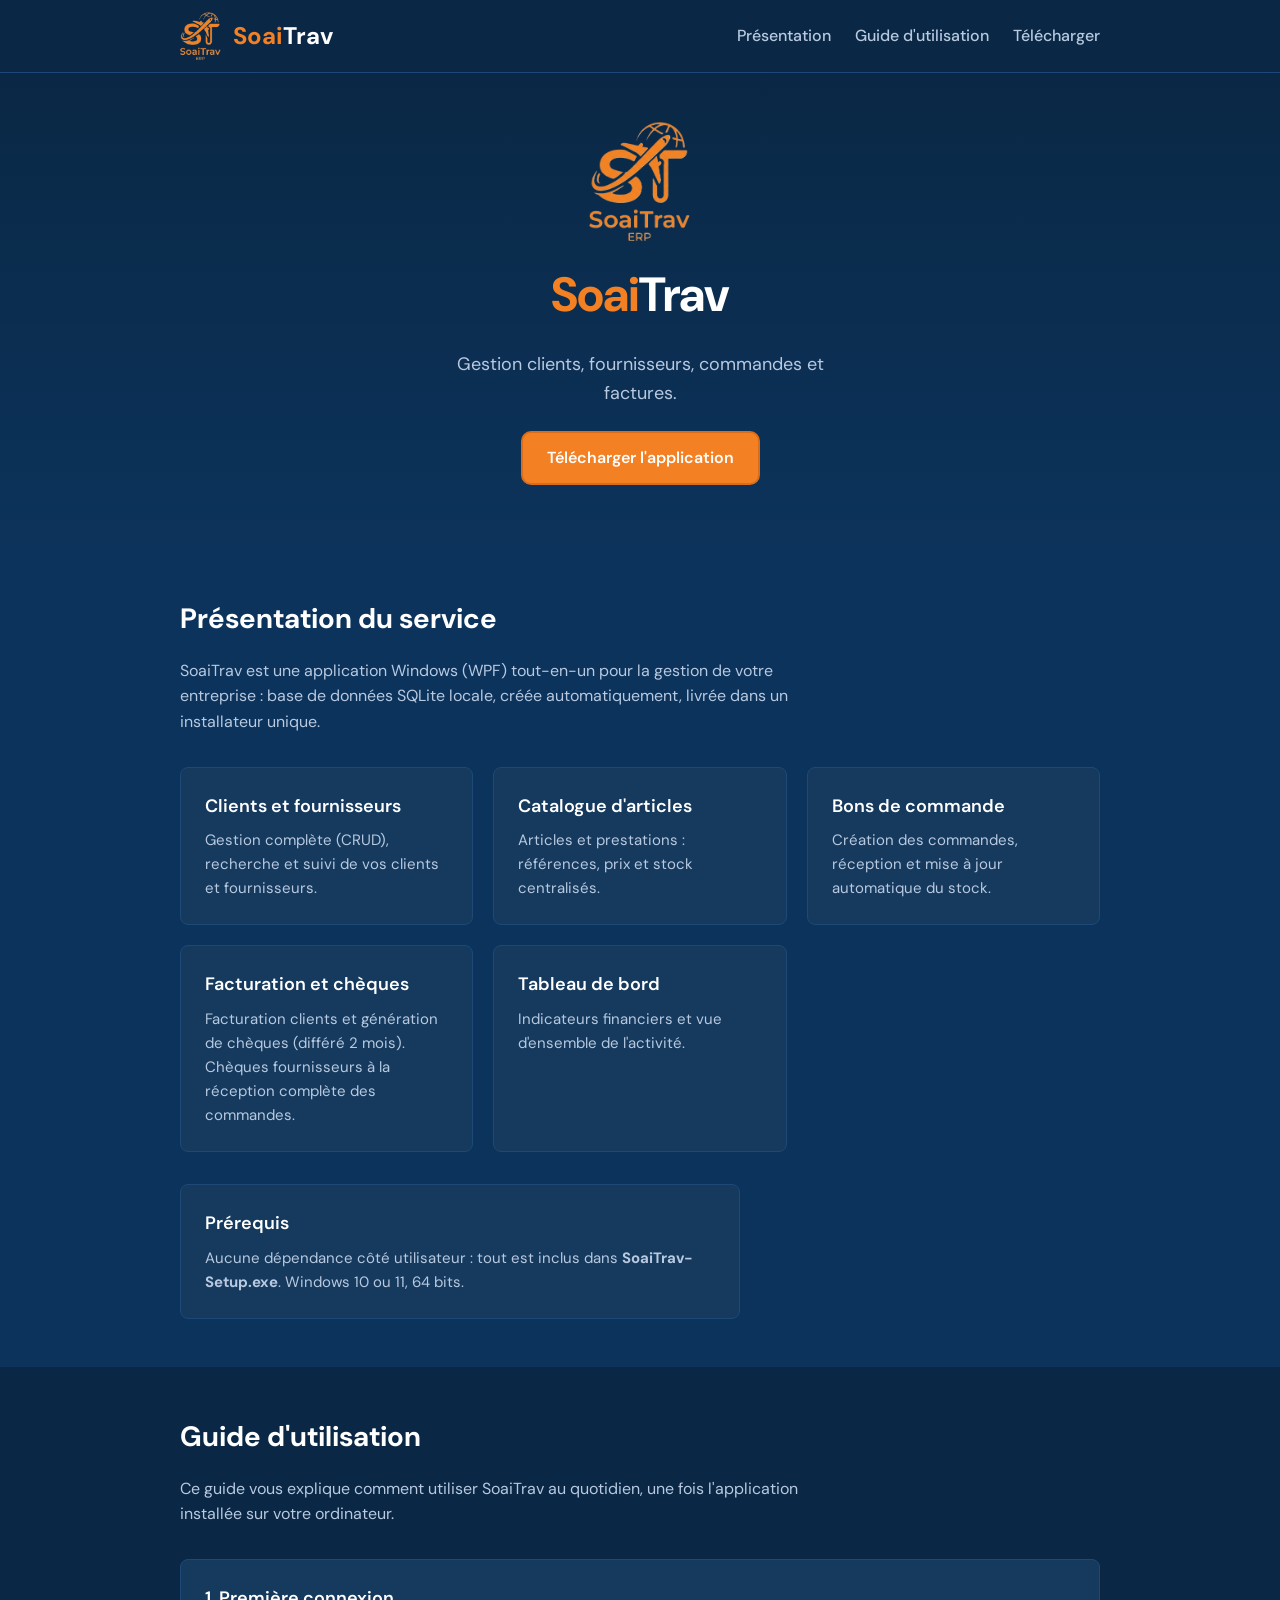
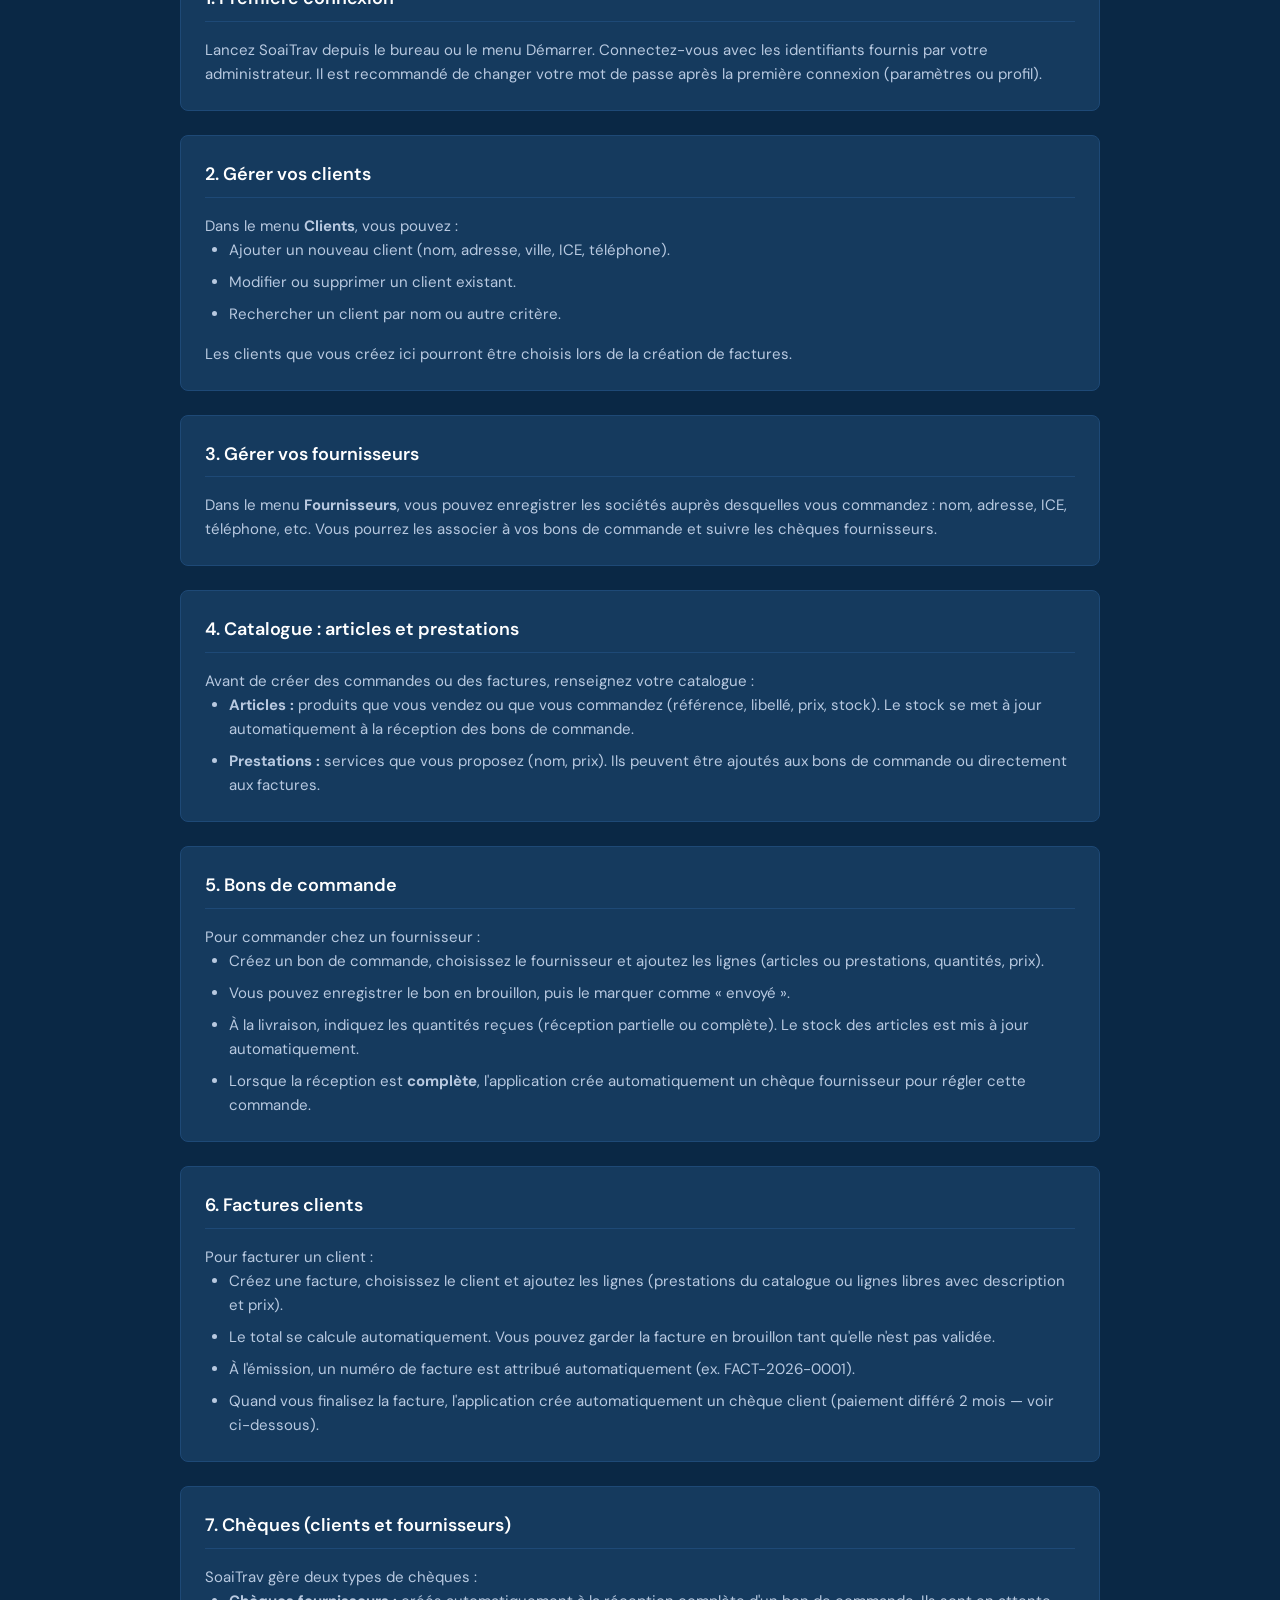
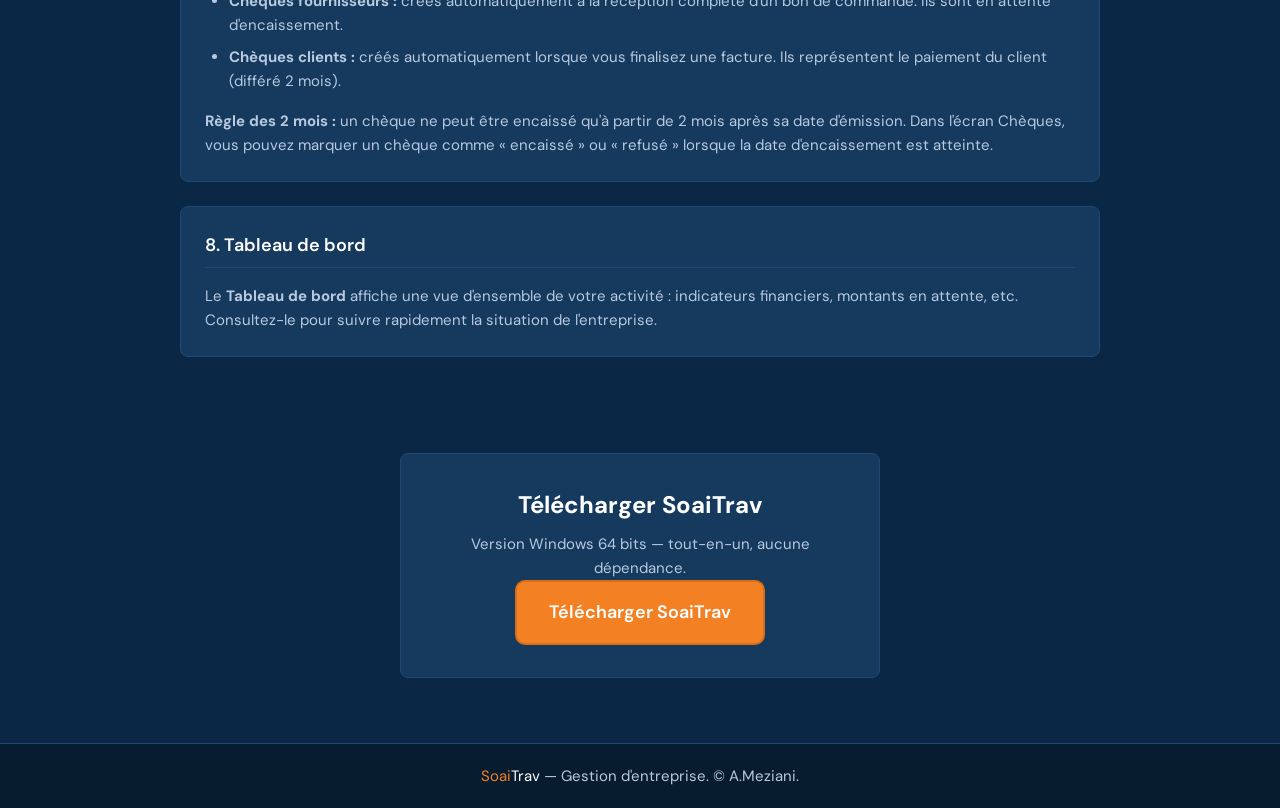
==== index.html @ 16651133 "Site SoaiTrav avec favicon" ====
<!DOCTYPE html>
<html lang="fr">
<head>
  <meta charset="UTF-8">
  <meta name="viewport" content="width=device-width, initial-scale=1.0">
  <title>SoaiTrav — Gestion clients, fournisseurs, commandes et factures</title>
  <link rel="icon" href="logo.png" type="image/png">
  <meta name="description" content="SoaiTrav : application Windows de gestion d'entreprise — clients, fournisseurs, articles, bons de commande, factures et chèques. Téléchargement gratuit.">
  <link rel="stylesheet" href="styles.css">
  <link rel="preconnect" href="https://fonts.googleapis.com">
  <link rel="preconnect" href="https://fonts.gstatic.com" crossorigin>
  <link href="https://fonts.googleapis.com/css2?family=DM+Sans:ital,opsz,wght@0,9..40,400;0,9..40,500;0,9..40,600;0,9..40,700;1,9..40,400&display=swap" rel="stylesheet">
</head>
<body>
  <header class="header">
    <div class="container header-inner">
      <a href="#" class="brand">
        <img src="logo.png" alt="SoaiTrav" class="logo" width="48" height="48">
        <span class="brand-name"><span class="brand-soai">Soai</span><span class="brand-trav">Trav</span></span>
      </a>
      <nav class="nav">
        <a href="#presentation">Présentation</a>
        <a href="#guide">Guide d'utilisation</a>
        <a href="#telechargement">Télécharger</a>
      </nav>
    </div>
  </header>

  <main>
    <section class="hero">
      <div class="container hero-inner">
        <img src="logo.png" alt="SoaiTrav" class="hero-logo" width="120" height="120">
        <h1 class="hero-title">
          <span class="brand-soai">Soai</span><span class="brand-trav">Trav</span>
        </h1>
        <p class="hero-tagline">Gestion clients, fournisseurs, commandes et factures.</p>
        <a href="#telechargement" class="btn btn-primary">Télécharger l'application</a>
      </div>
    </section>

    <section id="presentation" class="section section-presentation">
      <div class="container">
        <h2 class="section-title">Présentation du service</h2>
        <p class="section-intro">SoaiTrav est une application Windows (WPF) tout-en-un pour la gestion de votre entreprise : base de données SQLite locale, créée automatiquement, livrée dans un installateur unique.</p>
        <div class="cards">
          <article class="card">
            <h3>Clients et fournisseurs</h3>
            <p>Gestion complète (CRUD), recherche et suivi de vos clients et fournisseurs.</p>
          </article>
          <article class="card">
            <h3>Catalogue d'articles</h3>
            <p>Articles et prestations : références, prix et stock centralisés.</p>
          </article>
          <article class="card">
            <h3>Bons de commande</h3>
            <p>Création des commandes, réception et mise à jour automatique du stock.</p>
          </article>
          <article class="card">
            <h3>Facturation et chèques</h3>
            <p>Facturation clients et génération de chèques (différé 2 mois). Chèques fournisseurs à la réception complète des commandes.</p>
          </article>
          <article class="card">
            <h3>Tableau de bord</h3>
            <p>Indicateurs financiers et vue d'ensemble de l'activité.</p>
          </article>
        </div>
        <div class="prerequis card">
          <h3>Prérequis</h3>
          <p>Aucune dépendance côté utilisateur : tout est inclus dans <strong>SoaiTrav-Setup.exe</strong>. Windows 10 ou 11, 64 bits.</p>
        </div>
      </div>
    </section>

    <section id="guide" class="section section-guide">
      <div class="container">
        <h2 class="section-title">Guide d'utilisation</h2>
        <p class="section-intro">Ce guide vous explique comment utiliser SoaiTrav au quotidien, une fois l'application installée sur votre ordinateur.</p>

        <div class="guide-block card">
          <h3>1. Première connexion</h3>
          <p>Lancez SoaiTrav depuis le bureau ou le menu Démarrer. Connectez-vous avec les identifiants fournis par votre administrateur. Il est recommandé de changer votre mot de passe après la première connexion (paramètres ou profil).</p>
        </div>

        <div class="guide-block card">
          <h3>2. Gérer vos clients</h3>
          <p>Dans le menu <strong>Clients</strong>, vous pouvez :</p>
          <ul>
            <li>Ajouter un nouveau client (nom, adresse, ville, ICE, téléphone).</li>
            <li>Modifier ou supprimer un client existant.</li>
            <li>Rechercher un client par nom ou autre critère.</li>
          </ul>
          <p>Les clients que vous créez ici pourront être choisis lors de la création de factures.</p>
        </div>

        <div class="guide-block card">
          <h3>3. Gérer vos fournisseurs</h3>
          <p>Dans le menu <strong>Fournisseurs</strong>, vous pouvez enregistrer les sociétés auprès desquelles vous commandez : nom, adresse, ICE, téléphone, etc. Vous pourrez les associer à vos bons de commande et suivre les chèques fournisseurs.</p>
        </div>

        <div class="guide-block card">
          <h3>4. Catalogue : articles et prestations</h3>
          <p>Avant de créer des commandes ou des factures, renseignez votre catalogue :</p>
          <ul>
            <li><strong>Articles :</strong> produits que vous vendez ou que vous commandez (référence, libellé, prix, stock). Le stock se met à jour automatiquement à la réception des bons de commande.</li>
            <li><strong>Prestations :</strong> services que vous proposez (nom, prix). Ils peuvent être ajoutés aux bons de commande ou directement aux factures.</li>
          </ul>
        </div>

        <div class="guide-block card">
          <h3>5. Bons de commande</h3>
          <p>Pour commander chez un fournisseur :</p>
          <ul>
            <li>Créez un bon de commande, choisissez le fournisseur et ajoutez les lignes (articles ou prestations, quantités, prix).</li>
            <li>Vous pouvez enregistrer le bon en brouillon, puis le marquer comme « envoyé ».</li>
            <li>À la livraison, indiquez les quantités reçues (réception partielle ou complète). Le stock des articles est mis à jour automatiquement.</li>
            <li>Lorsque la réception est <strong>complète</strong>, l'application crée automatiquement un chèque fournisseur pour régler cette commande.</li>
          </ul>
        </div>

        <div class="guide-block card">
          <h3>6. Factures clients</h3>
          <p>Pour facturer un client :</p>
          <ul>
            <li>Créez une facture, choisissez le client et ajoutez les lignes (prestations du catalogue ou lignes libres avec description et prix).</li>
            <li>Le total se calcule automatiquement. Vous pouvez garder la facture en brouillon tant qu'elle n'est pas validée.</li>
            <li>À l'émission, un numéro de facture est attribué automatiquement (ex. FACT-2026-0001).</li>
            <li>Quand vous finalisez la facture, l'application crée automatiquement un chèque client (paiement différé 2 mois — voir ci-dessous).</li>
          </ul>
        </div>

        <div class="guide-block card">
          <h3>7. Chèques (clients et fournisseurs)</h3>
          <p>SoaiTrav gère deux types de chèques :</p>
          <ul>
            <li><strong>Chèques fournisseurs :</strong> créés automatiquement à la réception complète d'un bon de commande. Ils sont en attente d'encaissement.</li>
            <li><strong>Chèques clients :</strong> créés automatiquement lorsque vous finalisez une facture. Ils représentent le paiement du client (différé 2 mois).</li>
          </ul>
          <p><strong>Règle des 2 mois :</strong> un chèque ne peut être encaissé qu'à partir de 2 mois après sa date d'émission. Dans l'écran Chèques, vous pouvez marquer un chèque comme « encaissé » ou « refusé » lorsque la date d'encaissement est atteinte.</p>
        </div>

        <div class="guide-block card">
          <h3>8. Tableau de bord</h3>
          <p>Le <strong>Tableau de bord</strong> affiche une vue d'ensemble de votre activité : indicateurs financiers, montants en attente, etc. Consultez-le pour suivre rapidement la situation de l'entreprise.</p>
        </div>
      </div>
    </section>

    <section id="telechargement" class="section section-download">
      <div class="container">
        <div class="download-card card">
          <h2 class="download-title">Télécharger SoaiTrav</h2>
          <p class="download-desc">Version Windows 64 bits — tout-en-un, aucune dépendance.</p>
          <a href="installer/SoaiTrav-Setup.exe" class="btn btn-primary btn-download" download>Télécharger SoaiTrav</a>
          <!-- Note: modifier le href du bouton si SoaiTrav-Setup.exe est hébergé en ligne (ex. GitHub Releases). -->
          <p class="download-note" style="display:none"><!-- Si l'installateur est hébergé en ligne, modifier le href vers l'URL (ex. GitHub Releases). --> par l’URL </p>
        </div>
      </div>
    </section>
  </main>

  <footer class="footer">
    <div class="container">
      <p><span class="brand-soai">Soai</span><span class="brand-trav">Trav</span> — Gestion d'entreprise. &copy;  A.Meziani.</p>
    </div>
  </footer>
  <script>
    (function() {
      var prefersReduced = window.matchMedia('(prefers-reduced-motion: reduce)').matches;
      if (prefersReduced) return;
      var sections = document.querySelectorAll('.section');
      var h = window.innerHeight;
      sections.forEach(function(section) {
        if (section.getBoundingClientRect().top < h - 80) section.classList.add('animate-in');
      });
      document.body.classList.add('anim-ready');
      var observer = new IntersectionObserver(function(entries) {
        entries.forEach(function(entry) {
          if (entry.isIntersecting) {
            entry.target.classList.add('animate-in');
            observer.unobserve(entry.target);
          }
        });
      }, { rootMargin: '0px 0px -80px 0px', threshold: 0 });
      sections.forEach(function(section) { observer.observe(section); });
    })();
  </script>
</body>
</html>
---- styles.css ----
/* SoaiTrav — Charte graphique identique à l'application */

:root {
  --bg-main: #0C335B;
  --bg-secondary: #0A2845;
  --bg-dark: #081C30;
  --bg-cards: #153a5e;
  --border: #1e4976;
  --accent: #F48024;
  --accent-border: #d96d1a;
  --text: #FFFFFF;
  --text-secondary: #b8c9e0;
  --error: #F87171;
  --radius: 8px;
  --radius-lg: 10px;
  --anim-duration: 0.5s;
  --anim-ease: cubic-bezier(0.4, 0, 0.2, 1);
}

/* Animations */
@keyframes fadeInUp {
  from {
    opacity: 0;
    transform: translateY(20px);
  }
  to {
    opacity: 1;
    transform: translateY(0);
  }
}

@keyframes fadeIn {
  from { opacity: 0; }
  to { opacity: 1; }
}

@keyframes scaleIn {
  from {
    opacity: 0;
    transform: scale(0.95);
  }
  to {
    opacity: 1;
    transform: scale(1);
  }
}

@media (prefers-reduced-motion: reduce) {
  *, *::before, *::after {
    animation-duration: 0.01ms !important;
    animation-iteration-count: 1 !important;
    transition-duration: 0.01ms !important;
  }
}

*,
*::before,
*::after {
  box-sizing: border-box;
}

html {
  scroll-behavior: smooth;
}

body {
  margin: 0;
  font-family: 'DM Sans', system-ui, -apple-system, sans-serif;
  background: var(--bg-main);
  color: var(--text);
  line-height: 1.6;
  min-height: 100vh;
  display: flex;
  flex-direction: column;
}

.container {
  width: 100%;
  max-width: 960px;
  margin: 0 auto;
  padding: 0 1.25rem;
}

/* Header */
.header {
  background: var(--bg-secondary);
  border-bottom: 1px solid var(--border);
  padding: 0.75rem 0;
  position: sticky;
  top: 0;
  z-index: 100;
  animation: fadeInDown 0.4s var(--anim-ease);
}

@keyframes fadeInDown {
  from {
    opacity: 0;
    transform: translateY(-12px);
  }
  to {
    opacity: 1;
    transform: translateY(0);
  }
}

.header-inner {
  display: flex;
  align-items: center;
  justify-content: space-between;
  flex-wrap: wrap;
  gap: 1rem;
}

.brand {
  display: flex;
  align-items: center;
  gap: 0.75rem;
  text-decoration: none;
  color: inherit;
}

.logo {
  display: block;
  height: 48px;
  width: auto;
  object-fit: contain;
}

.brand-name {
  font-size: 1.5rem;
  font-weight: 700;
}

.brand-soai {
  color: var(--accent);
}

.brand-trav {
  color: var(--text);
}

.nav {
  display: flex;
  gap: 1.5rem;
}

.nav a {
  color: var(--text-secondary);
  text-decoration: none;
  font-weight: 500;
  transition: color 0.2s, transform 0.2s;
}

.nav a:hover {
  color: var(--text);
  transform: translateY(-1px);
}

/* Hero */
.hero {
  background: linear-gradient(180deg, var(--bg-secondary) 0%, var(--bg-main) 100%);
  padding: 3rem 0 4rem;
  text-align: center;
}

.hero-inner {
  display: flex;
  flex-direction: column;
  align-items: center;
  gap: 1rem;
}

.hero-logo {
  height: 120px;
  width: auto;
  object-fit: contain;
  animation: fadeInUp var(--anim-duration) var(--anim-ease) both;
}

.hero-title {
  margin: 0;
  font-size: clamp(2rem, 5vw, 3rem);
  font-weight: 700;
  letter-spacing: -0.02em;
  animation: fadeInUp var(--anim-duration) var(--anim-ease) 0.15s both;
}

.hero-tagline {
  margin: 0;
  color: var(--text-secondary);
  font-size: 1.125rem;
  max-width: 32ch;
  animation: fadeInUp var(--anim-duration) var(--anim-ease) 0.3s both;
}

.hero .btn-primary {
  margin-top: 0.5rem;
  animation: fadeInUp var(--anim-duration) var(--anim-ease) 0.45s both;
}

/* Buttons */
.btn {
  display: inline-block;
  padding: 0.75rem 1.5rem;
  font-size: 1rem;
  font-weight: 600;
  font-family: inherit;
  text-decoration: none;
  border-radius: var(--radius-lg);
  cursor: pointer;
  transition: background 0.2s, border-color 0.2s, transform 0.2s var(--anim-ease);
}

.btn-primary {
  background: var(--accent);
  color: var(--text);
  border: 2px solid var(--accent-border);
}

.btn-primary:hover {
  background: #e67320;
  border-color: #c45f18;
  color: var(--text);
  transform: translateY(-1px);
}

.btn-primary:active {
  transform: translateY(0);
}

.btn-secondary {
  background: var(--bg-cards);
  color: var(--text);
  border: 2px solid var(--border);
}

.btn-secondary:hover {
  background: #1a4570;
  border-color: #2a5a8a;
  color: var(--text);
}

/* Sections */
.section {
  padding: 3rem 0;
}

.section-title {
  margin: 0 0 1rem;
  font-size: 1.75rem;
  font-weight: 700;
  color: var(--text);
}

.section-intro {
  margin: 0 0 2rem;
  color: var(--text-secondary);
  max-width: 60ch;
}

/* Cards */
.cards {
  display: grid;
  grid-template-columns: repeat(auto-fill, minmax(260px, 1fr));
  gap: 1.25rem;
  margin-bottom: 2rem;
}

.card {
  background: var(--bg-cards);
  border: 1px solid var(--border);
  border-radius: var(--radius);
  padding: 1.5rem;
  transition: transform 0.25s var(--anim-ease), box-shadow 0.25s var(--anim-ease);
}

.card:hover {
  transform: translateY(-4px);
  box-shadow: 0 8px 24px rgba(0, 0, 0, 0.2);
}

body.anim-ready .section:not(.animate-in) .section-title,
body.anim-ready .section:not(.animate-in) .section-intro,
body.anim-ready .section:not(.animate-in) .card,
body.anim-ready .section:not(.animate-in) .guide-block,
body.anim-ready .section:not(.animate-in) .download-card {
  opacity: 0;
}

.section.animate-in .section-title {
  animation: fadeInUp var(--anim-duration) var(--anim-ease) both;
}

.section.animate-in .section-intro {
  animation: fadeInUp var(--anim-duration) var(--anim-ease) 0.1s both;
}

.section.animate-in .card {
  animation: fadeInUp var(--anim-duration) var(--anim-ease) both;
}

.section.animate-in .cards .card:nth-child(1) { animation-delay: 0.1s; }
.section.animate-in .cards .card:nth-child(2) { animation-delay: 0.15s; }
.section.animate-in .cards .card:nth-child(3) { animation-delay: 0.2s; }
.section.animate-in .cards .card:nth-child(4) { animation-delay: 0.25s; }
.section.animate-in .cards .card:nth-child(5) { animation-delay: 0.3s; }
.section.animate-in .prerequis.card { animation-delay: 0.35s; }

.section.animate-in .guide-block {
  animation: fadeInUp var(--anim-duration) var(--anim-ease) both;
}

.section.animate-in .guide-block:nth-child(2) { animation-delay: 0.05s; }
.section.animate-in .guide-block:nth-child(3) { animation-delay: 0.1s; }
.section.animate-in .guide-block:nth-child(4) { animation-delay: 0.15s; }
.section.animate-in .guide-block:nth-child(5) { animation-delay: 0.2s; }
.section.animate-in .guide-block:nth-child(6) { animation-delay: 0.25s; }
.section.animate-in .guide-block:nth-child(7) { animation-delay: 0.3s; }
.section.animate-in .guide-block:nth-child(8) { animation-delay: 0.35s; }
.section.animate-in .guide-block:nth-child(9) { animation-delay: 0.4s; }
.section.animate-in .guide-block:nth-child(10) { animation-delay: 0.45s; }

.section.animate-in .download-card {
  animation: scaleIn var(--anim-duration) var(--anim-ease) both;
}

.card h3 {
  margin: 0 0 0.5rem;
  font-size: 1.125rem;
  font-weight: 600;
  color: var(--text);
}

.card p {
  margin: 0;
  color: var(--text-secondary);
  font-size: 0.9375rem;
}

.card code {
  background: var(--bg-dark);
  padding: 0.15em 0.4em;
  border-radius: 4px;
  font-size: 0.9em;
  color: var(--text-secondary);
}

.prerequis {
  max-width: 560px;
}

/* Documentation */
.doc-cards {
  display: grid;
  grid-template-columns: repeat(auto-fill, minmax(280px, 1fr));
  gap: 1.25rem;
}

.doc-card code {
  word-break: break-all;
}

/* Guide d'utilisation */
.section-guide {
  background: var(--bg-secondary);
}

.guide-block {
  margin-bottom: 1.5rem;
}

.guide-block:last-child {
  margin-bottom: 0;
}

.guide-block h3 {
  margin: 0 0 1rem;
  font-size: 1.125rem;
  font-weight: 600;
  color: var(--text);
  padding-bottom: 0.5rem;
  border-bottom: 1px solid var(--border);
}

.guide-block ul {
  margin: 0 0 1rem;
  padding-left: 1.5rem;
  color: var(--text-secondary);
  font-size: 0.9375rem;
}

.guide-block ul:last-child,
.guide-block p:last-child {
  margin-bottom: 0;
}

.guide-block li {
  margin-bottom: 0.5rem;
}

.guide-block li:last-child {
  margin-bottom: 0;
}

.guide-pre {
  margin: 1rem 0;
  padding: 1rem;
  background: var(--bg-dark);
  border: 1px solid var(--border);
  border-radius: var(--radius);
  overflow-x: auto;
}

.guide-pre code {
  font-size: 0.8125rem;
  color: var(--text-secondary);
  white-space: pre;
}

.guide-table {
  width: 100%;
  border-collapse: collapse;
  font-size: 0.9375rem;
  color: var(--text-secondary);
}

.guide-table th,
.guide-table td {
  padding: 0.6rem 0.75rem;
  text-align: left;
  border-bottom: 1px solid var(--border);
}

.guide-table th {
  color: var(--text);
  font-weight: 600;
  background: rgba(0, 0, 0, 0.15);
}

.guide-table tr:last-child td {
  border-bottom: none;
}

.guide-refs {
  display: flex;
  flex-wrap: wrap;
  gap: 0.75rem 1.5rem;
  list-style: none;
  padding-left: 0;
}

.guide-refs a {
  color: var(--accent);
  text-decoration: none;
  font-weight: 500;
}

.guide-refs a:hover {
  text-decoration: underline;
}

/* Download section */
.section-download {
  background: var(--bg-secondary);
  padding: 3rem 0 4rem;
}

.download-card {
  text-align: center;
  max-width: 480px;
  margin: 0 auto;
  padding: 2rem;
}

.download-title {
  margin: 0 0 0.5rem;
  font-size: 1.5rem;
  font-weight: 700;
}

.download-desc {
  margin: 0 0 1.5rem;
  color: var(--text-secondary);
}

.btn-download {
  font-size: 1.125rem;
  padding: 1rem 2rem;
}

/* Footer */
.footer {
  margin-top: auto;
  background: var(--bg-dark);
  border-top: 1px solid var(--border);
  padding: 1.25rem 0;
  text-align: center;
}

.footer p {
  margin: 0;
  color: var(--text-secondary);
  font-size: 0.9375rem;
}

/* Responsive */
@media (max-width: 640px) {
  .nav {
    width: 100%;
    justify-content: center;
  }

  .hero {
    padding: 2rem 0 3rem;
  }

  .hero-logo {
    height: 80px;
  }

  .cards {
    grid-template-columns: 1fr;
  }

  .doc-cards {
    grid-template-columns: 1fr;
  }

  .download-card {
    padding: 1.5rem;
  }

  .guide-block {
    overflow-x: auto;
  }

  .guide-table {
    font-size: 0.875rem;
  }

  .guide-table th,
  .guide-table td {
    padding: 0.5rem;
  }
}
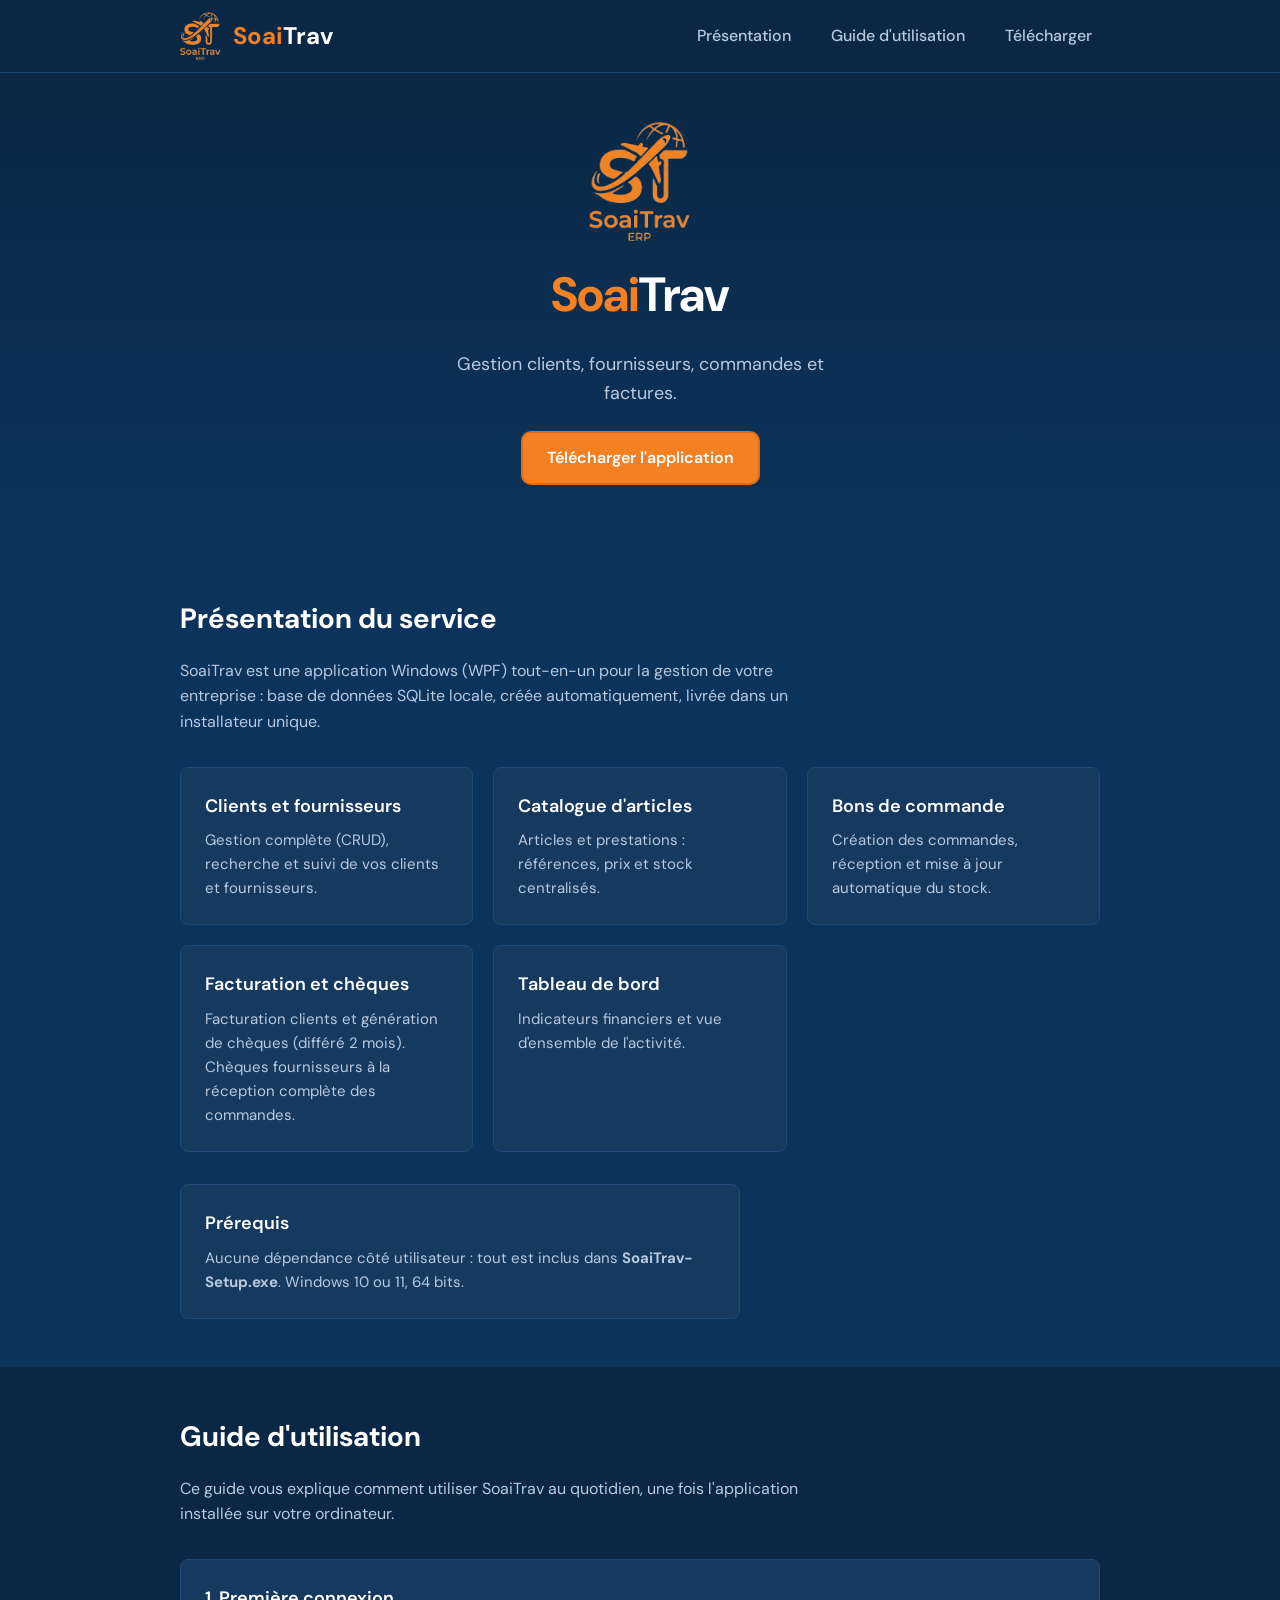
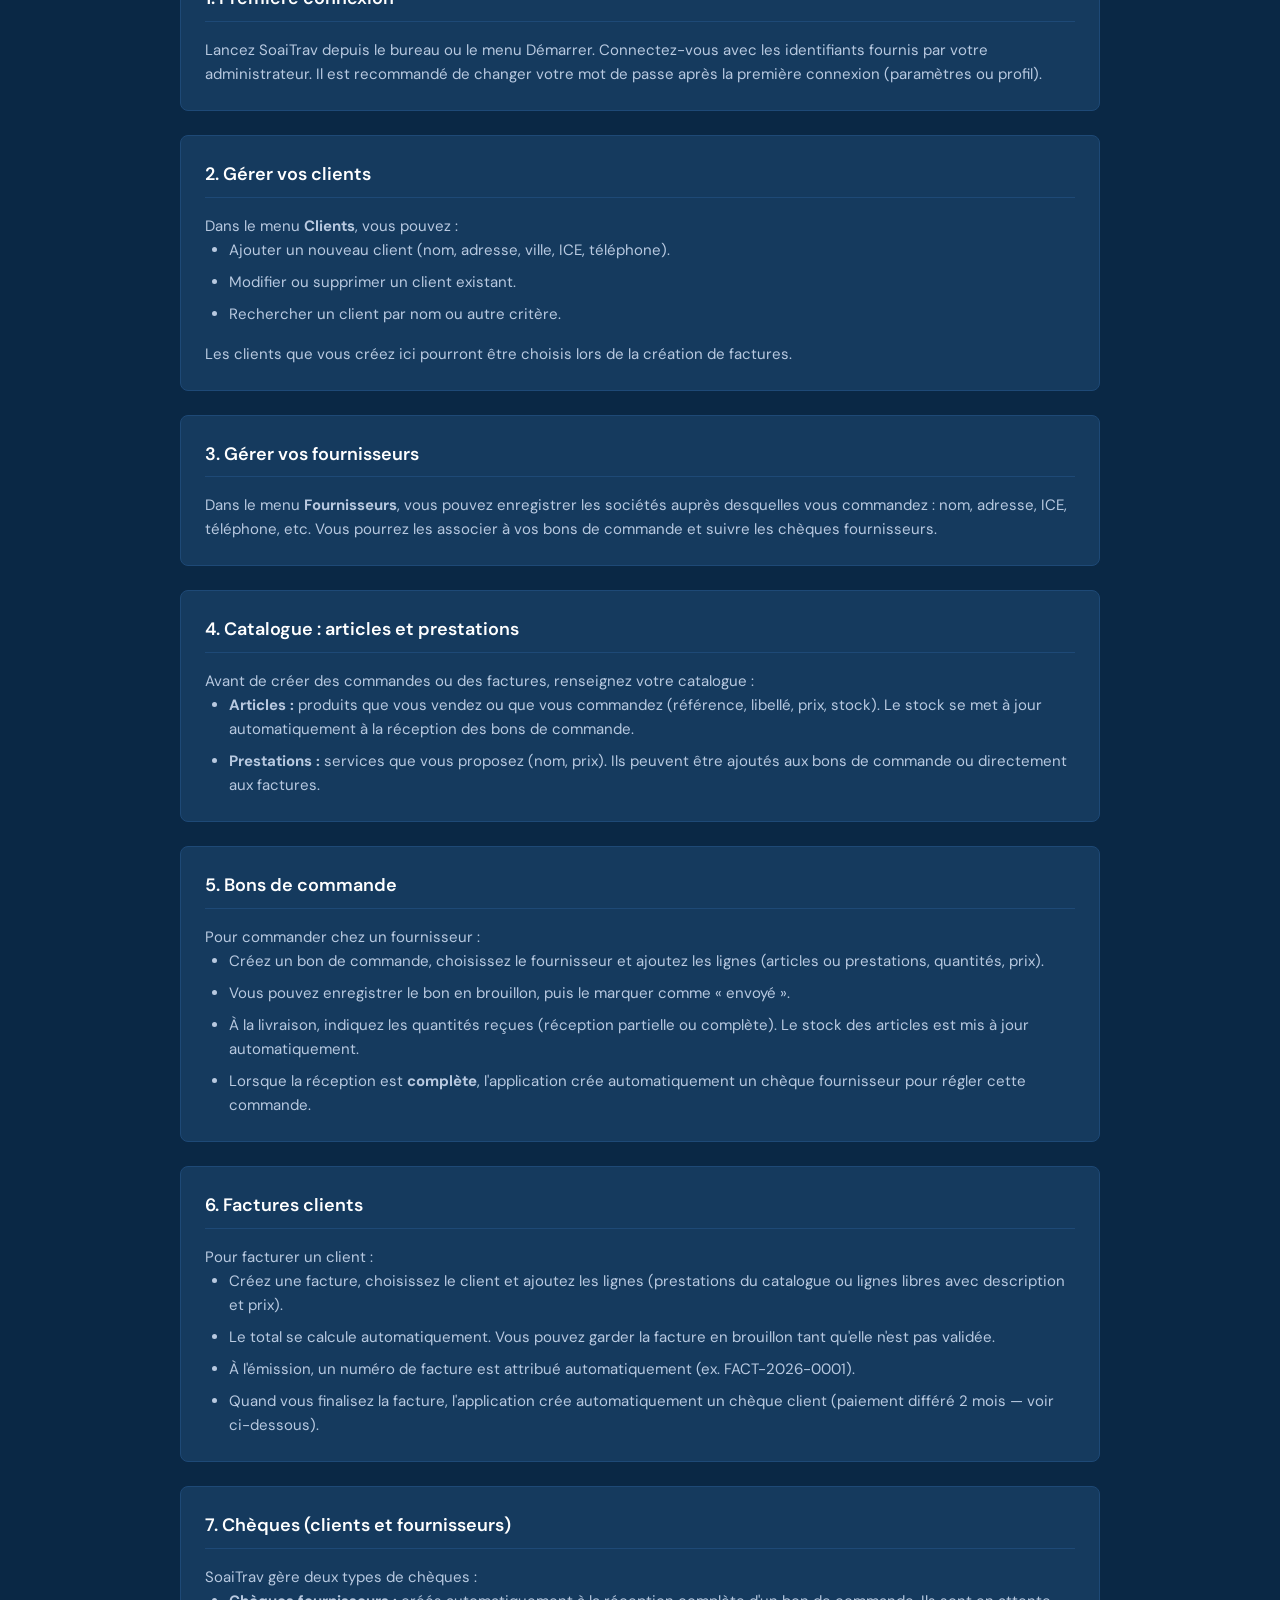
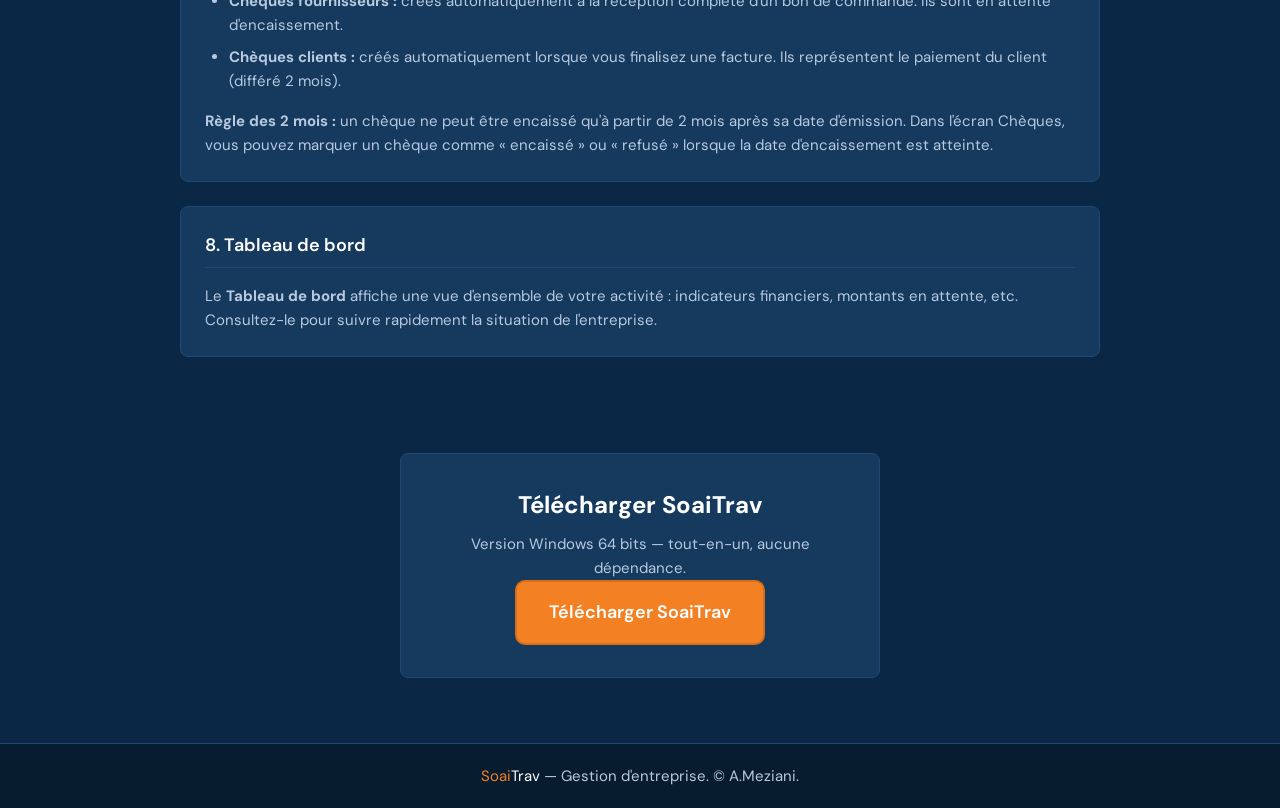
==== commit aa854fb5: "commit" ====
--- a/index.html
+++ b/index.html
@@ -18,7 +18,12 @@
         <img src="logo.png" alt="SoaiTrav" class="logo" width="48" height="48">
         <span class="brand-name"><span class="brand-soai">Soai</span><span class="brand-trav">Trav</span></span>
       </a>
-      <nav class="nav">
+      <button type="button" class="nav-toggle" aria-label="Ouvrir le menu" aria-expanded="false" aria-controls="nav-menu">
+        <span class="nav-toggle-bar"></span>
+        <span class="nav-toggle-bar"></span>
+        <span class="nav-toggle-bar"></span>
+      </button>
+      <nav class="nav" id="nav-menu">
         <a href="#presentation">Présentation</a>
         <a href="#guide">Guide d'utilisation</a>
         <a href="#telechargement">Télécharger</a>
@@ -183,6 +188,31 @@
       }, { rootMargin: '0px 0px -80px 0px', threshold: 0 });
       sections.forEach(function(section) { observer.observe(section); });
     })();
+
+    (function() {
+      var toggle = document.querySelector('.nav-toggle');
+      var nav = document.getElementById('nav-menu');
+      if (!toggle || !nav) return;
+      toggle.addEventListener('click', function() {
+        var open = document.body.classList.toggle('nav-open');
+        toggle.setAttribute('aria-expanded', open);
+        toggle.setAttribute('aria-label', open ? 'Fermer le menu' : 'Ouvrir le menu');
+      });
+      nav.querySelectorAll('a').forEach(function(link) {
+        link.addEventListener('click', function() {
+          document.body.classList.remove('nav-open');
+          toggle.setAttribute('aria-expanded', 'false');
+          toggle.setAttribute('aria-label', 'Ouvrir le menu');
+        });
+      });
+      document.addEventListener('click', function(e) {
+        if (document.body.classList.contains('nav-open') && !toggle.contains(e.target) && !nav.contains(e.target)) {
+          document.body.classList.remove('nav-open');
+          toggle.setAttribute('aria-expanded', 'false');
+          toggle.setAttribute('aria-label', 'Ouvrir le menu');
+        }
+      });
+    })();
   </script>
 </body>
 </html>
--- a/styles.css
+++ b/styles.css
@@ -81,6 +81,11 @@
   padding: 0 1.25rem;
 }
 
+/* Éviter le débordement horizontal sur mobile */
+html, body {
+  overflow-x: hidden;
+}
+
 /* Header */
 .header {
   background: var(--bg-secondary);
@@ -149,11 +154,57 @@
   text-decoration: none;
   font-weight: 500;
   transition: color 0.2s, transform 0.2s;
+  padding: 0.35em 0.5em;
+  display: inline-block;
 }
 
 .nav a:hover {
   color: var(--text);
   transform: translateY(-1px);
+}
+
+/* Bouton hamburger — masqué sur desktop */
+.nav-toggle {
+  display: none;
+  flex-direction: column;
+  justify-content: center;
+  gap: 5px;
+  width: 44px;
+  height: 44px;
+  padding: 0;
+  background: transparent;
+  border: 1px solid var(--border);
+  border-radius: var(--radius);
+  cursor: pointer;
+  color: var(--text);
+  transition: background 0.2s, border-color 0.2s;
+}
+
+.nav-toggle:hover {
+  background: var(--bg-cards);
+  border-color: var(--accent);
+}
+
+.nav-toggle-bar {
+  display: block;
+  width: 20px;
+  height: 2px;
+  background: currentColor;
+  border-radius: 1px;
+  margin: 0 auto;
+  transition: transform 0.25s var(--anim-ease), opacity 0.25s;
+}
+
+body.nav-open .nav-toggle-bar:nth-child(1) {
+  transform: translateY(7px) rotate(45deg);
+}
+
+body.nav-open .nav-toggle-bar:nth-child(2) {
+  opacity: 0;
+}
+
+body.nav-open .nav-toggle-bar:nth-child(3) {
+  transform: translateY(-7px) rotate(-45deg);
 }
 
 /* Hero */
@@ -503,23 +554,208 @@
   font-size: 0.9375rem;
 }
 
-/* Responsive */
-@media (max-width: 640px) {
+/* ========== Responsive — Menu dropdown (tablettes et mobiles) ========== */
+@media (max-width: 768px) {
+  .nav-toggle {
+    display: flex;
+  }
+
+  .header {
+    position: relative;
+  }
+
+  .header-inner {
+    flex-wrap: nowrap;
+  }
+
   .nav {
-    width: 100%;
-    justify-content: center;
-  }
-
-  .hero {
-    padding: 2rem 0 3rem;
-  }
-
-  .hero-logo {
-    height: 80px;
+    position: absolute;
+    top: 100%;
+    left: 0;
+    right: 0;
+    flex-direction: column;
+    gap: 0;
+    background: var(--bg-secondary);
+    border-bottom: 1px solid var(--border);
+    box-shadow: 0 8px 24px rgba(0, 0, 0, 0.25);
+    max-height: 0;
+    overflow: hidden;
+    opacity: 0;
+    visibility: hidden;
+    transition: max-height 0.3s var(--anim-ease), opacity 0.25s, visibility 0.25s;
+  }
+
+  body.nav-open .nav {
+    max-height: 280px;
+    opacity: 1;
+    visibility: visible;
+  }
+
+  .nav a {
+    display: block;
+    padding: 1rem 1.25rem;
+    border-bottom: 1px solid var(--border);
+    min-height: 48px;
+    align-items: center;
+  }
+
+  .nav a:last-child {
+    border-bottom: none;
+  }
+
+  .nav a:hover {
+    background: var(--bg-cards);
+    transform: none;
+  }
+}
+
+/* ========== Responsive — Tablettes et grands téléphones ========== */
+@media (max-width: 768px) {
+  .container {
+    padding: 0 1rem;
+  }
+
+  .section {
+    padding: 2rem 0;
+  }
+
+  .section-title {
+    font-size: 1.5rem;
+  }
+
+  .section-intro {
+    font-size: 0.9375rem;
   }
 
   .cards {
     grid-template-columns: 1fr;
+    gap: 1rem;
+  }
+
+  .card {
+    padding: 1.25rem;
+  }
+
+  .btn {
+    min-height: 44px;
+    padding: 0.85rem 1.25rem;
+    display: inline-flex;
+    align-items: center;
+    justify-content: center;
+  }
+
+  .download-card {
+    padding: 1.5rem 1rem;
+  }
+
+  .guide-block {
+    padding: 1.25rem;
+  }
+
+  .guide-block h3 {
+    font-size: 1rem;
+  }
+
+  .guide-block ul,
+  .guide-block p {
+    font-size: 0.9rem;
+  }
+
+  .guide-table {
+    font-size: 0.875rem;
+  }
+
+  .guide-table th,
+  .guide-table td {
+    padding: 0.5rem 0.4rem;
+  }
+}
+
+/* ========== Responsive — Téléphones ========== */
+@media (max-width: 640px) {
+  .header {
+    padding: 0.5rem 0;
+  }
+
+  .logo {
+    height: 40px;
+  }
+
+  .brand-name {
+    font-size: 1.35rem;
+  }
+
+  .nav a {
+    font-size: 0.9rem;
+  }
+
+  .hero {
+    padding: 1.75rem 0 2.5rem;
+  }
+
+  .hero-inner {
+    gap: 0.75rem;
+  }
+
+  .hero-logo {
+    height: 72px;
+  }
+
+  .hero-title {
+    font-size: 1.75rem;
+    line-height: 1.2;
+  }
+
+  .hero-tagline {
+    font-size: 1rem;
+    max-width: none;
+    padding: 0 0.5rem;
+  }
+
+  .hero .btn-primary {
+    width: 100%;
+    max-width: 280px;
+    min-height: 48px;
+    font-size: 1rem;
+  }
+
+  .section {
+    padding: 1.75rem 0;
+  }
+
+  .section-title {
+    font-size: 1.35rem;
+    margin-bottom: 0.75rem;
+  }
+
+  .section-intro {
+    margin-bottom: 1.25rem;
+    font-size: 0.9rem;
+  }
+
+  .container {
+    padding: 0 1rem;
+  }
+
+  .cards {
+    grid-template-columns: 1fr;
+    margin-bottom: 1.5rem;
+  }
+
+  .card {
+    padding: 1rem;
+  }
+
+  .card h3 {
+    font-size: 1rem;
+  }
+
+  .card p {
+    font-size: 0.875rem;
+  }
+
+  .prerequis.card {
+    padding: 1rem;
   }
 
   .doc-cards {
@@ -527,19 +763,91 @@
   }
 
   .download-card {
-    padding: 1.5rem;
+    padding: 1.25rem 1rem;
+  }
+
+  .download-title {
+    font-size: 1.25rem;
+  }
+
+  .download-desc {
+    font-size: 0.9rem;
+  }
+
+  .btn-download {
+    width: 100%;
+    max-width: 100%;
+    min-height: 48px;
+    font-size: 1rem;
   }
 
   .guide-block {
     overflow-x: auto;
+    padding: 1rem;
   }
 
   .guide-table {
-    font-size: 0.875rem;
-  }
-
-  .guide-table th,
+    font-size: 0.8125rem;
+    display: block;
+  }
+
+  .guide-table thead {
+    display: none;
+  }
+
+  .guide-table tr {
+    display: block;
+    margin-bottom: 0.75rem;
+    padding: 0.5rem;
+    background: rgba(0, 0, 0, 0.1);
+    border-radius: var(--radius);
+  }
+
   .guide-table td {
-    padding: 0.5rem;
-  }
-}
+    display: block;
+    padding: 0.25rem 0;
+    border: none;
+  }
+
+  .guide-table td:first-child {
+    font-weight: 600;
+    color: var(--text);
+    margin-bottom: 0.25rem;
+  }
+
+  .footer {
+    padding: 1rem 0;
+  }
+
+  .footer p {
+    font-size: 0.8125rem;
+    padding: 0 0.5rem;
+  }
+}
+
+/* ========== Responsive — Petits téléphones ========== */
+@media (max-width: 380px) {
+  .container {
+    padding: 0 0.75rem;
+  }
+
+  .hero-title {
+    font-size: 1.5rem;
+  }
+
+  .hero-tagline {
+    font-size: 0.9375rem;
+  }
+
+  .section-title {
+    font-size: 1.2rem;
+  }
+
+  .brand-name {
+    font-size: 1.2rem;
+  }
+
+  .nav a {
+    font-size: 0.85rem;
+  }
+}
